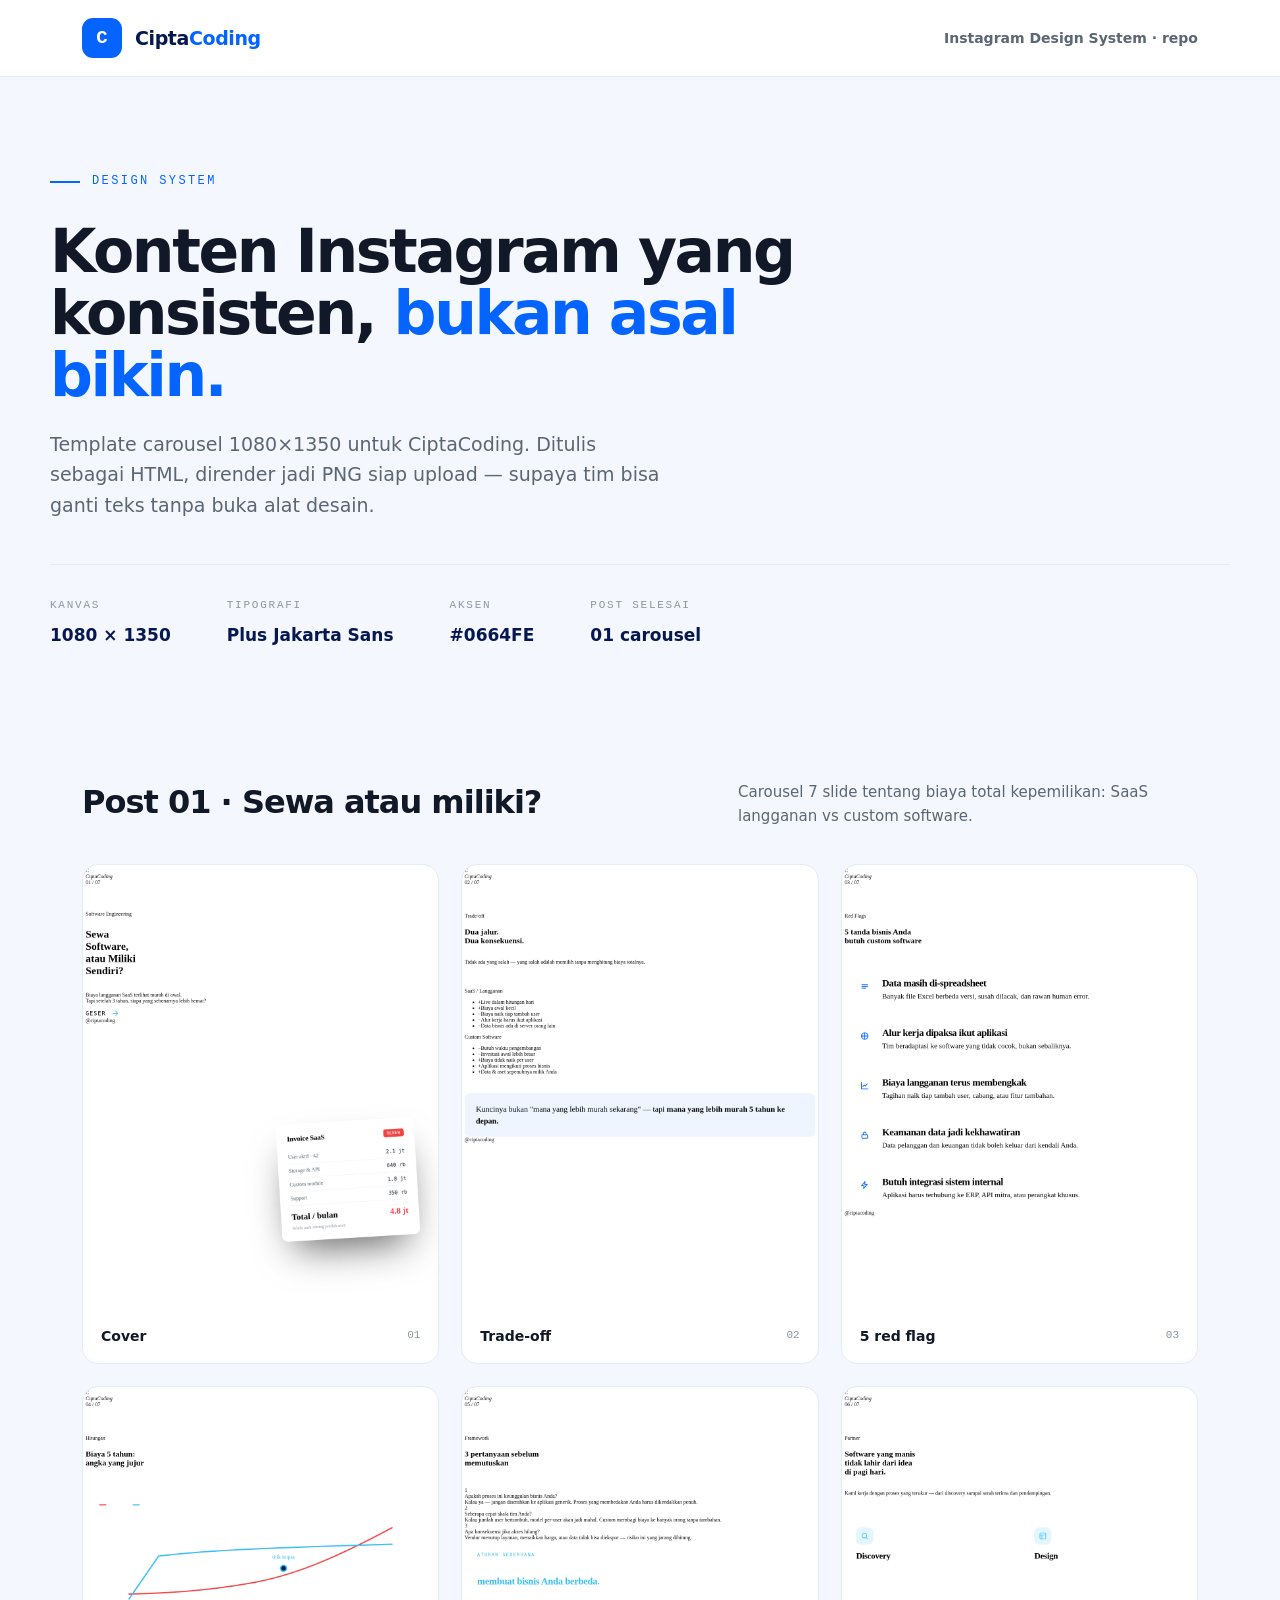
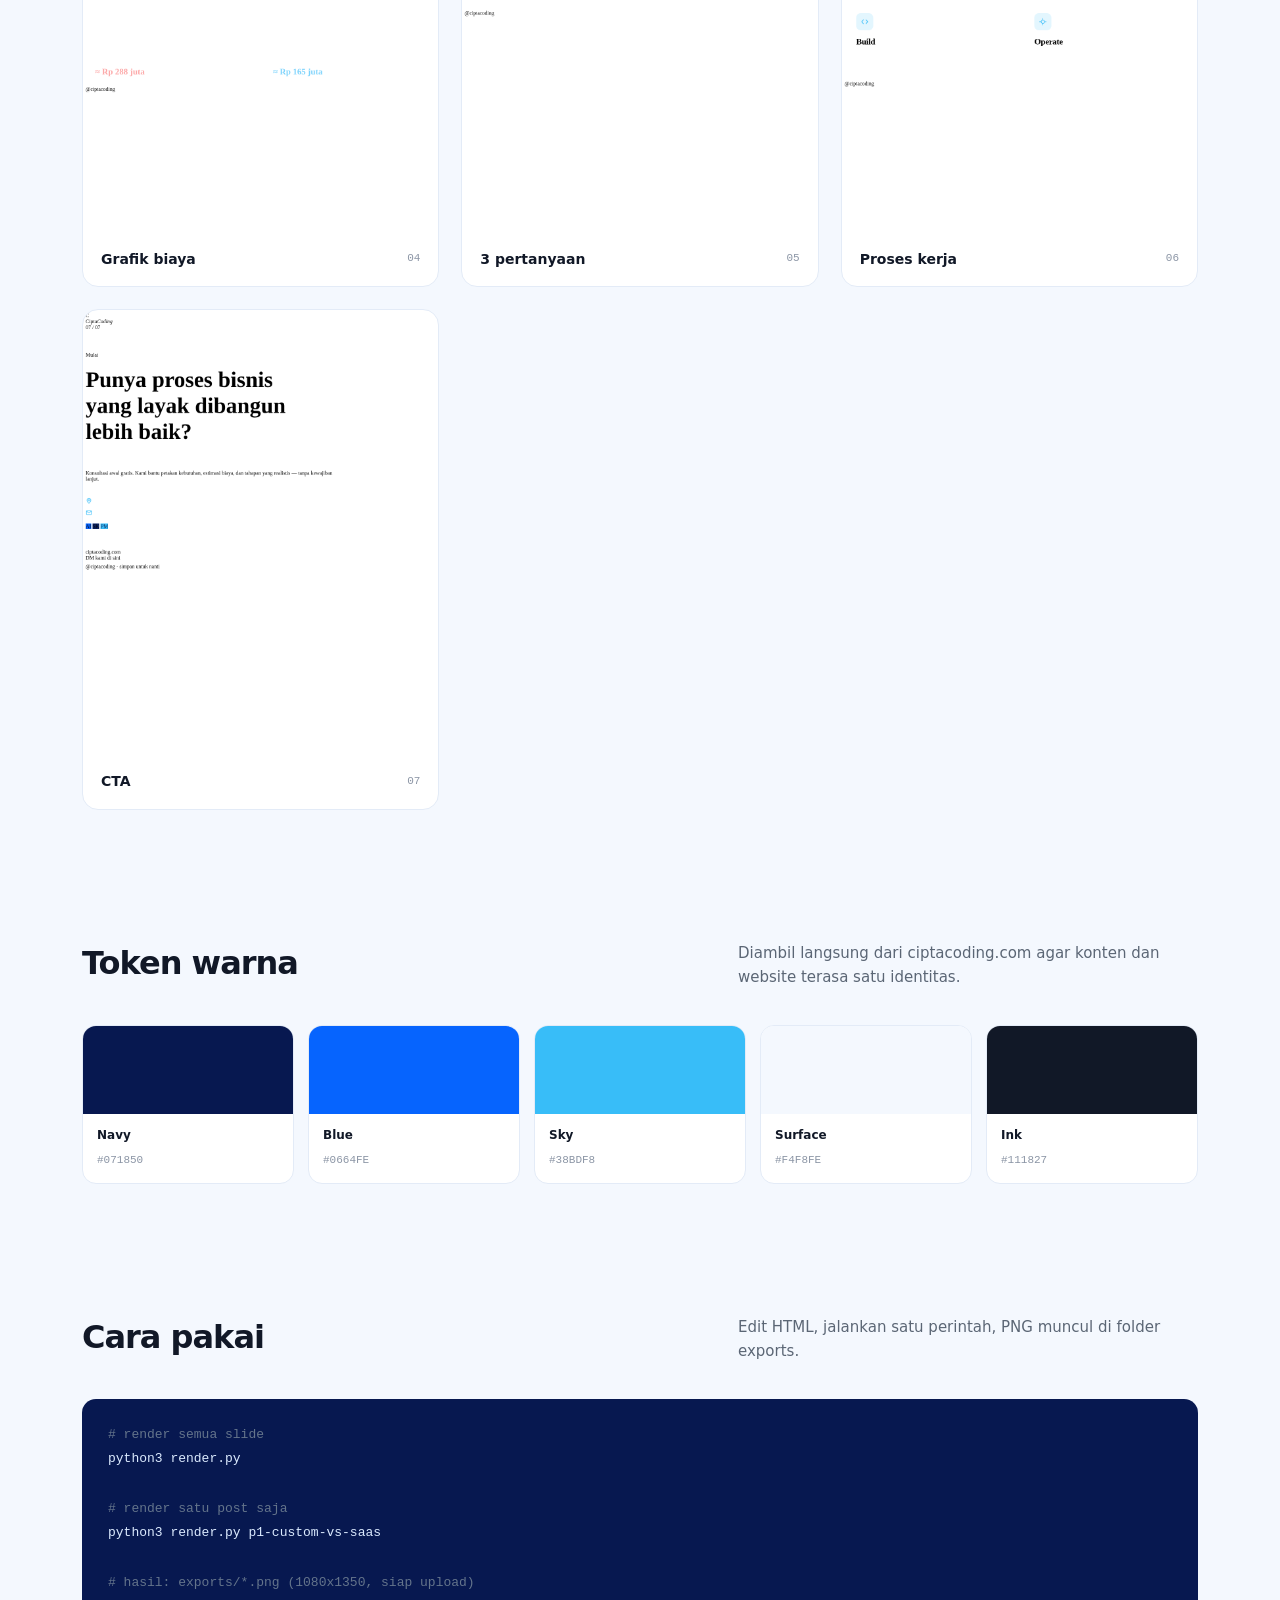
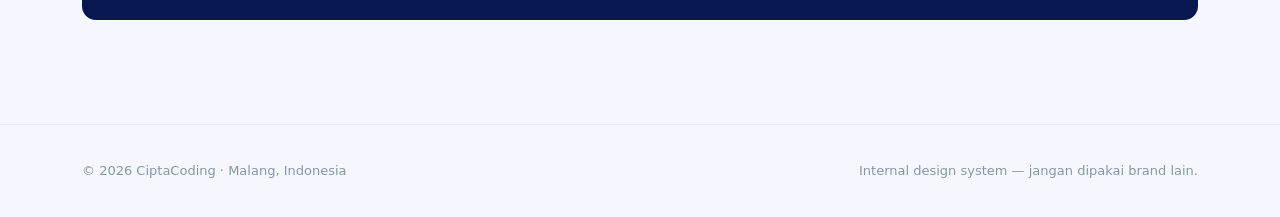
==== index.html @ 98c875ae "feat: CiptaCoding Instagram design system - Design tokens dari ciptacoding.com (navy #071850, blue #" ====
<!DOCTYPE html>
<html lang="id">
<head>
<meta charset="utf-8">
<meta name="viewport" content="width=device-width, initial-scale=1">
<title>CiptaCoding · Instagram Design System</title>
<style>
  :root { --navy:#071850; --blue:#0664fe; --sky:#38bdf8; --line:#e3ebf7; --ink:#111827; --dim:#5b6675; }
  * { box-sizing: border-box; margin: 0; padding: 0; }
  body {
    font-family: 'Plus Jakarta Sans', -apple-system, system-ui, sans-serif;
    background: #f4f8fe; color: var(--ink); line-height: 1.6;
    -webkit-font-smoothing: antialiased;
  }
  .wrap { max-width: 1180px; margin: 0 auto; padding: 0 32px; }
  header { border-bottom: 1px solid var(--line); background: #fff; }
  .nav { display: flex; justify-content: space-between; align-items: center; height: 76px; }
  .logo { display: flex; align-items: center; gap: 13px; text-decoration: none; color: var(--navy); }
  .logo .g {
    width: 40px; height: 40px; border-radius: 11px; background: var(--blue);
    color: #fff; display: grid; place-items: center; font-weight: 700; font-size: 19px;
    font-family: 'JetBrains Mono', monospace;
  }
  .logo b { font-size: 19px; letter-spacing: -.4px; font-weight: 800; }
  .logo b em { font-style: normal; color: var(--blue); }
  .nav a.gh { font-size: 14px; font-weight: 600; color: var(--dim); text-decoration: none; }
  .nav a.gh:hover { color: var(--blue); }

  .hero { padding: 88px 0 64px; }
  .eyebrow {
    display: inline-flex; align-items: center; gap: 12px;
    font-family: 'JetBrains Mono', monospace; font-size: 12px; letter-spacing: .2em;
    text-transform: uppercase; color: var(--blue); margin-bottom: 28px;
  }
  .eyebrow::before { content: ''; width: 30px; height: 2px; background: currentColor; }
  h1 { font-size: 60px; font-weight: 800; letter-spacing: -2.4px; line-height: 1.04; max-width: 820px; }
  h1 span { color: var(--blue); }
  .hero p { margin-top: 22px; font-size: 19px; color: var(--dim); max-width: 620px; }

  .meta-row { display: flex; gap: 56px; margin-top: 44px; padding-top: 32px; border-top: 1px solid var(--line); flex-wrap: wrap; }
  .meta-row div span { display: block; font-family: 'JetBrains Mono', monospace; font-size: 11px; letter-spacing: .16em; text-transform: uppercase; color: #8b95a5; margin-bottom: 7px; }
  .meta-row div b { font-size: 17px; font-weight: 700; color: var(--navy); }

  section { padding: 64px 0; }
  .sec-head { display: flex; justify-content: space-between; align-items: flex-end; margin-bottom: 36px; gap: 24px; flex-wrap: wrap; }
  h2 { font-size: 32px; font-weight: 800; letter-spacing: -1px; }
  .sec-head p { font-size: 15px; color: var(--dim); max-width: 460px; }

  .grid { display: grid; grid-template-columns: repeat(3, 1fr); gap: 22px; }
  .card {
    background: #fff; border: 1px solid var(--line); border-radius: 16px; overflow: hidden;
    transition: transform .18s ease, box-shadow .18s ease;
  }
  .card:hover { transform: translateY(-4px); box-shadow: 0 40px 80px -40px rgba(7,24,80,.28); }
  .card img { width: 100%; display: block; aspect-ratio: 4/5; object-fit: cover; }
  .card .cap { padding: 16px 18px; display: flex; justify-content: space-between; align-items: center; gap: 10px; }
  .card .cap b { font-size: 14px; font-weight: 700; }
  .card .cap span { font-family: 'JetBrains Mono', monospace; font-size: 11px; color: #8b95a5; }
  .card .cap a { font-size: 12px; font-weight: 600; color: var(--blue); text-decoration: none; }

  .tokens { display: grid; grid-template-columns: repeat(5, 1fr); gap: 14px; }
  .tok { border-radius: 14px; overflow: hidden; border: 1px solid var(--line); background: #fff; }
  .tok .sw { height: 88px; }
  .tok .tx { padding: 12px 14px; }
  .tok .tx b { display: block; font-size: 12px; font-weight: 700; }
  .tok .tx span { font-family: 'JetBrains Mono', monospace; font-size: 11px; color: #8b95a5; }

  pre {
    background: var(--navy); color: #dbeafe; border-radius: 14px; padding: 24px 26px;
    font-family: 'JetBrains Mono', monospace; font-size: 13px; line-height: 1.9; overflow-x: auto;
  }
  pre .c { color: #64748b; }
  pre .k { color: var(--sky); }

  footer { border-top: 1px solid var(--line); padding: 36px 0; margin-top: 40px; }
  footer .wrap { display: flex; justify-content: space-between; font-size: 13px; color: #8b95a5; flex-wrap: wrap; gap: 12px; }

  @media (max-width: 900px) {
    h1 { font-size: 40px; }
    .grid { grid-template-columns: 1fr 1fr; }
    .tokens { grid-template-columns: repeat(2, 1fr); }
  }
  @media (max-width: 600px) { .grid { grid-template-columns: 1fr; } }
</style>
</head>
<body>

<header>
  <div class="wrap nav">
    <a class="logo" href="#"><span class="g">C</span><b>Cipta<em>Coding</em></b></a>
    <a class="gh" href="https://github.com/ReinaldyDwiAllailKusnadi">Instagram Design System · repo</a>
  </div>
</header>

<div class="wrap hero">
  <div class="eyebrow">Design System</div>
  <h1>Konten Instagram yang konsisten, <span>bukan asal bikin.</span></h1>
  <p>Template carousel 1080×1350 untuk CiptaCoding. Ditulis sebagai HTML, dirender jadi PNG siap upload — supaya tim bisa ganti teks tanpa buka alat desain.</p>

  <div class="meta-row">
    <div><span>Kanvas</span><b>1080 × 1350</b></div>
    <div><span>Tipografi</span><b>Plus Jakarta Sans</b></div>
    <div><span>Aksen</span><b>#0664FE</b></div>
    <div><span>Post selesai</span><b>01 carousel</b></div>
  </div>
</div>

<section>
  <div class="wrap">
    <div class="sec-head">
      <h2>Post 01 · Sewa atau miliki?</h2>
      <p>Carousel 7 slide tentang biaya total kepemilikan: SaaS langganan vs custom software.</p>
    </div>
    <div class="grid">
      <div class="card"><img src="exports/p1-custom-vs-saas_01.png" alt="Slide 1"><div class="cap"><b>Cover</b><span>01</span></div></div>
      <div class="card"><img src="exports/p1-custom-vs-saas_02.png" alt="Slide 2"><div class="cap"><b>Trade-off</b><span>02</span></div></div>
      <div class="card"><img src="exports/p1-custom-vs-saas_03.png" alt="Slide 3"><div class="cap"><b>5 red flag</b><span>03</span></div></div>
      <div class="card"><img src="exports/p1-custom-vs-saas_04.png" alt="Slide 4"><div class="cap"><b>Grafik biaya</b><span>04</span></div></div>
      <div class="card"><img src="exports/p1-custom-vs-saas_05.png" alt="Slide 5"><div class="cap"><b>3 pertanyaan</b><span>05</span></div></div>
      <div class="card"><img src="exports/p1-custom-vs-saas_06.png" alt="Slide 6"><div class="cap"><b>Proses kerja</b><span>06</span></div></div>
      <div class="card"><img src="exports/p1-custom-vs-saas_07.png" alt="Slide 7"><div class="cap"><b>CTA</b><span>07</span></div></div>
    </div>
  </div>
</section>

<section>
  <div class="wrap">
    <div class="sec-head">
      <h2>Token warna</h2>
      <p>Diambil langsung dari ciptacoding.com agar konten dan website terasa satu identitas.</p>
    </div>
    <div class="tokens">
      <div class="tok"><div class="sw" style="background:#071850"></div><div class="tx"><b>Navy</b><span>#071850</span></div></div>
      <div class="tok"><div class="sw" style="background:#0664fe"></div><div class="tx"><b>Blue</b><span>#0664FE</span></div></div>
      <div class="tok"><div class="sw" style="background:#38bdf8"></div><div class="tx"><b>Sky</b><span>#38BDF8</span></div></div>
      <div class="tok"><div class="sw" style="background:#f4f8fe"></div><div class="tx"><b>Surface</b><span>#F4F8FE</span></div></div>
      <div class="tok"><div class="sw" style="background:#111827"></div><div class="tx"><b>Ink</b><span>#111827</span></div></div>
    </div>
  </div>
</section>

<section>
  <div class="wrap">
    <div class="sec-head">
      <h2>Cara pakai</h2>
      <p>Edit HTML, jalankan satu perintah, PNG muncul di folder exports.</p>
    </div>
<pre><span class="c"># render semua slide</span>
python3 render.py

<span class="c"># render satu post saja</span>
python3 render.py p1-custom-vs-saas

<span class="c"># hasil: exports/*.png (1080x1350, siap upload)</span></pre>
  </div>
</section>

<footer>
  <div class="wrap">
    <span>© 2026 CiptaCoding · Malang, Indonesia</span>
    <span>Internal design system — jangan dipakai brand lain.</span>
  </div>
</footer>

</body>
</html>
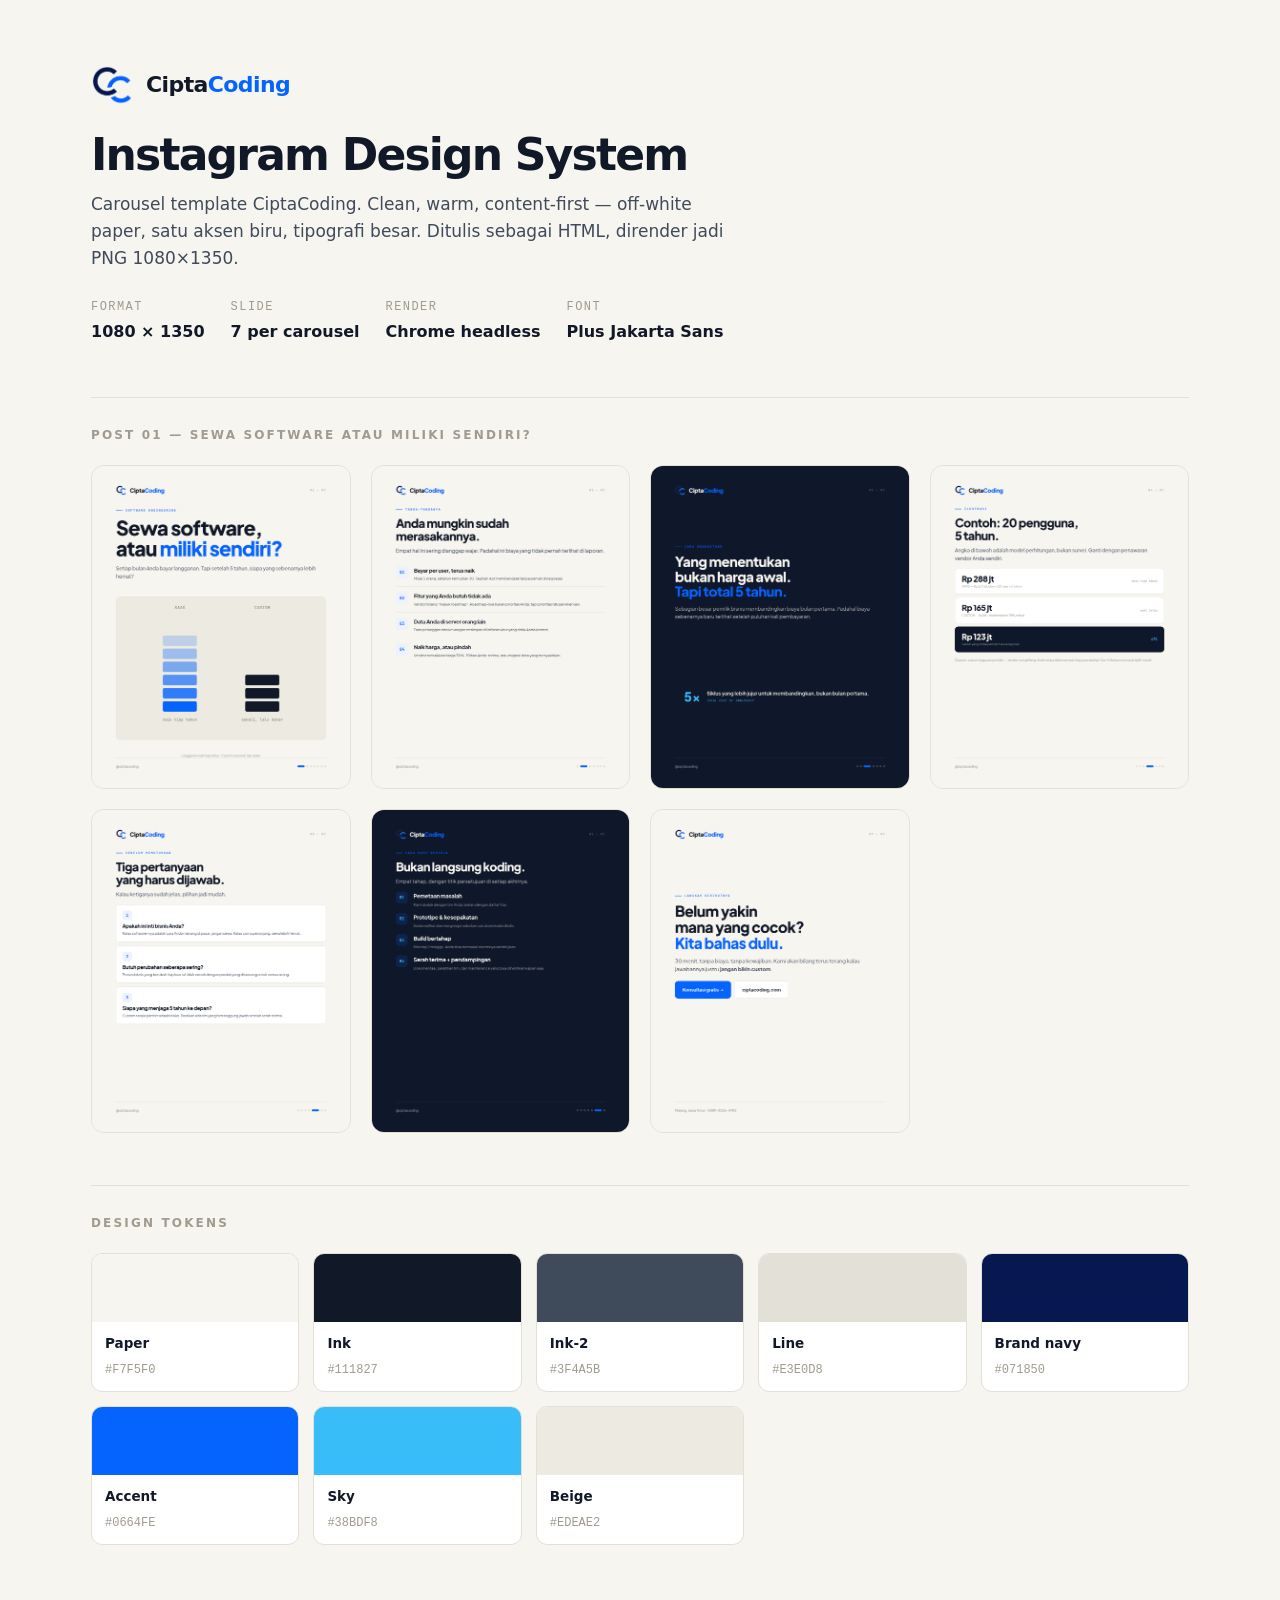
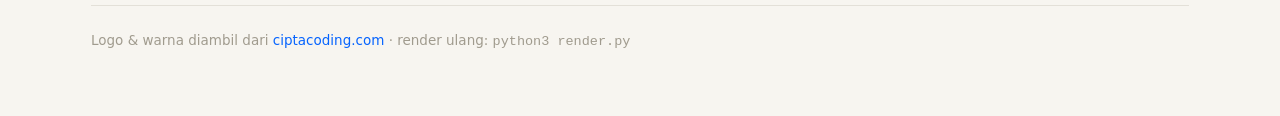
==== commit ba778830: "redesign: warm clean BWA-style + logo asli ciptacoding.com - Arah visual baru: off-white paper #F7F5" ====
--- a/index.html
+++ b/index.html
@@ -1,166 +1,63 @@
 <!DOCTYPE html>
-<html lang="id">
-<head>
-<meta charset="utf-8">
-<meta name="viewport" content="width=device-width, initial-scale=1">
+<html lang="id"><head><meta charset="utf-8">
+<meta name="viewport" content="width=device-width,initial-scale=1">
 <title>CiptaCoding · Instagram Design System</title>
 <style>
-  :root { --navy:#071850; --blue:#0664fe; --sky:#38bdf8; --line:#e3ebf7; --ink:#111827; --dim:#5b6675; }
-  * { box-sizing: border-box; margin: 0; padding: 0; }
-  body {
-    font-family: 'Plus Jakarta Sans', -apple-system, system-ui, sans-serif;
-    background: #f4f8fe; color: var(--ink); line-height: 1.6;
-    -webkit-font-smoothing: antialiased;
-  }
-  .wrap { max-width: 1180px; margin: 0 auto; padding: 0 32px; }
-  header { border-bottom: 1px solid var(--line); background: #fff; }
-  .nav { display: flex; justify-content: space-between; align-items: center; height: 76px; }
-  .logo { display: flex; align-items: center; gap: 13px; text-decoration: none; color: var(--navy); }
-  .logo .g {
-    width: 40px; height: 40px; border-radius: 11px; background: var(--blue);
-    color: #fff; display: grid; place-items: center; font-weight: 700; font-size: 19px;
-    font-family: 'JetBrains Mono', monospace;
-  }
-  .logo b { font-size: 19px; letter-spacing: -.4px; font-weight: 800; }
-  .logo b em { font-style: normal; color: var(--blue); }
-  .nav a.gh { font-size: 14px; font-weight: 600; color: var(--dim); text-decoration: none; }
-  .nav a.gh:hover { color: var(--blue); }
-
-  .hero { padding: 88px 0 64px; }
-  .eyebrow {
-    display: inline-flex; align-items: center; gap: 12px;
-    font-family: 'JetBrains Mono', monospace; font-size: 12px; letter-spacing: .2em;
-    text-transform: uppercase; color: var(--blue); margin-bottom: 28px;
-  }
-  .eyebrow::before { content: ''; width: 30px; height: 2px; background: currentColor; }
-  h1 { font-size: 60px; font-weight: 800; letter-spacing: -2.4px; line-height: 1.04; max-width: 820px; }
-  h1 span { color: var(--blue); }
-  .hero p { margin-top: 22px; font-size: 19px; color: var(--dim); max-width: 620px; }
-
-  .meta-row { display: flex; gap: 56px; margin-top: 44px; padding-top: 32px; border-top: 1px solid var(--line); flex-wrap: wrap; }
-  .meta-row div span { display: block; font-family: 'JetBrains Mono', monospace; font-size: 11px; letter-spacing: .16em; text-transform: uppercase; color: #8b95a5; margin-bottom: 7px; }
-  .meta-row div b { font-size: 17px; font-weight: 700; color: var(--navy); }
-
-  section { padding: 64px 0; }
-  .sec-head { display: flex; justify-content: space-between; align-items: flex-end; margin-bottom: 36px; gap: 24px; flex-wrap: wrap; }
-  h2 { font-size: 32px; font-weight: 800; letter-spacing: -1px; }
-  .sec-head p { font-size: 15px; color: var(--dim); max-width: 460px; }
-
-  .grid { display: grid; grid-template-columns: repeat(3, 1fr); gap: 22px; }
-  .card {
-    background: #fff; border: 1px solid var(--line); border-radius: 16px; overflow: hidden;
-    transition: transform .18s ease, box-shadow .18s ease;
-  }
-  .card:hover { transform: translateY(-4px); box-shadow: 0 40px 80px -40px rgba(7,24,80,.28); }
-  .card img { width: 100%; display: block; aspect-ratio: 4/5; object-fit: cover; }
-  .card .cap { padding: 16px 18px; display: flex; justify-content: space-between; align-items: center; gap: 10px; }
-  .card .cap b { font-size: 14px; font-weight: 700; }
-  .card .cap span { font-family: 'JetBrains Mono', monospace; font-size: 11px; color: #8b95a5; }
-  .card .cap a { font-size: 12px; font-weight: 600; color: var(--blue); text-decoration: none; }
-
-  .tokens { display: grid; grid-template-columns: repeat(5, 1fr); gap: 14px; }
-  .tok { border-radius: 14px; overflow: hidden; border: 1px solid var(--line); background: #fff; }
-  .tok .sw { height: 88px; }
-  .tok .tx { padding: 12px 14px; }
-  .tok .tx b { display: block; font-size: 12px; font-weight: 700; }
-  .tok .tx span { font-family: 'JetBrains Mono', monospace; font-size: 11px; color: #8b95a5; }
-
-  pre {
-    background: var(--navy); color: #dbeafe; border-radius: 14px; padding: 24px 26px;
-    font-family: 'JetBrains Mono', monospace; font-size: 13px; line-height: 1.9; overflow-x: auto;
-  }
-  pre .c { color: #64748b; }
-  pre .k { color: var(--sky); }
-
-  footer { border-top: 1px solid var(--line); padding: 36px 0; margin-top: 40px; }
-  footer .wrap { display: flex; justify-content: space-between; font-size: 13px; color: #8b95a5; flex-wrap: wrap; gap: 12px; }
-
-  @media (max-width: 900px) {
-    h1 { font-size: 40px; }
-    .grid { grid-template-columns: 1fr 1fr; }
-    .tokens { grid-template-columns: repeat(2, 1fr); }
-  }
-  @media (max-width: 600px) { .grid { grid-template-columns: 1fr; } }
-</style>
-</head>
-<body>
-
-<header>
-  <div class="wrap nav">
-    <a class="logo" href="#"><span class="g">C</span><b>Cipta<em>Coding</em></b></a>
-    <a class="gh" href="https://github.com/ReinaldyDwiAllailKusnadi">Instagram Design System · repo</a>
-  </div>
-</header>
-
-<div class="wrap hero">
-  <div class="eyebrow">Design System</div>
-  <h1>Konten Instagram yang konsisten, <span>bukan asal bikin.</span></h1>
-  <p>Template carousel 1080×1350 untuk CiptaCoding. Ditulis sebagai HTML, dirender jadi PNG siap upload — supaya tim bisa ganti teks tanpa buka alat desain.</p>
-
-  <div class="meta-row">
-    <div><span>Kanvas</span><b>1080 × 1350</b></div>
-    <div><span>Tipografi</span><b>Plus Jakarta Sans</b></div>
-    <div><span>Aksen</span><b>#0664FE</b></div>
-    <div><span>Post selesai</span><b>01 carousel</b></div>
-  </div>
+*{margin:0;padding:0;box-sizing:border-box}
+body{background:#F7F5F0;color:#111827;font-family:-apple-system,BlinkMacSystemFont,'Segoe UI',system-ui,sans-serif;line-height:1.6}
+.wrap{max-width:1150px;margin:0 auto;padding:64px 26px}
+.brand{display:flex;align-items:center;gap:13px;margin-bottom:26px}
+.brand img{width:42px;height:42px;object-fit:contain}
+.brand span{font-size:22px;font-weight:800;letter-spacing:-.6px}
+.brand em{font-style:normal;color:#0664FE}
+h1{font-size:44px;font-weight:800;letter-spacing:-1.8px;line-height:1.06;margin-bottom:12px}
+.sub{font-size:17px;color:#3F4A5B;max-width:640px}
+.meta{display:flex;gap:26px;margin-top:26px;flex-wrap:wrap}
+.meta div{font-family:ui-monospace,monospace;font-size:12px;letter-spacing:.12em;text-transform:uppercase;color:#A09B8E}
+.meta b{display:block;font-family:-apple-system,system-ui,sans-serif;font-size:16px;letter-spacing:0;text-transform:none;color:#111827;font-weight:700;margin-top:2px}
+h2{font-size:12px;font-weight:600;letter-spacing:.18em;text-transform:uppercase;color:#A09B8E;margin:52px 0 20px;padding-top:28px;border-top:1px solid #E3E0D8}
+.grid{display:grid;grid-template-columns:repeat(auto-fill,minmax(235px,1fr));gap:20px}
+.grid a{display:block;border-radius:13px;overflow:hidden;border:1px solid #E3E0D8;transition:transform .18s,box-shadow .18s;background:#fff}
+.grid a:hover{transform:translateY(-4px);box-shadow:0 16px 34px -16px rgba(7,24,80,.3)}
+.grid img{width:100%;display:block}
+.tokens{display:grid;grid-template-columns:repeat(auto-fill,minmax(180px,1fr));gap:14px}
+.tok{border:1px solid #E3E0D8;border-radius:11px;overflow:hidden;background:#fff}
+.tok .sw{height:68px}
+.tok .lb{padding:11px 13px}
+.tok .lb b{display:block;font-size:13.5px;font-weight:700}
+.tok .lb code{font-family:ui-monospace,monospace;font-size:12px;color:#A09B8E}
+footer{margin-top:60px;padding-top:24px;border-top:1px solid #E3E0D8;font-size:13.5px;color:#A09B8E}
+footer a{color:#0664FE;text-decoration:none}
+</style></head><body><div class="wrap">
+<div class="brand"><img src="src/assets/logo.png" alt=""><span>Cipta<em>Coding</em></span></div>
+<h1>Instagram Design System</h1>
+<p class="sub">Carousel template CiptaCoding. Clean, warm, content-first — off-white paper, satu aksen biru, tipografi besar. Ditulis sebagai HTML, dirender jadi PNG 1080×1350.</p>
+<div class="meta">
+<div>Format<b>1080 × 1350</b></div>
+<div>Slide<b>7 per carousel</b></div>
+<div>Render<b>Chrome headless</b></div>
+<div>Font<b>Plus Jakarta Sans</b></div>
 </div>
-
-<section>
-  <div class="wrap">
-    <div class="sec-head">
-      <h2>Post 01 · Sewa atau miliki?</h2>
-      <p>Carousel 7 slide tentang biaya total kepemilikan: SaaS langganan vs custom software.</p>
-    </div>
-    <div class="grid">
-      <div class="card"><img src="exports/p1-custom-vs-saas_01.png" alt="Slide 1"><div class="cap"><b>Cover</b><span>01</span></div></div>
-      <div class="card"><img src="exports/p1-custom-vs-saas_02.png" alt="Slide 2"><div class="cap"><b>Trade-off</b><span>02</span></div></div>
-      <div class="card"><img src="exports/p1-custom-vs-saas_03.png" alt="Slide 3"><div class="cap"><b>5 red flag</b><span>03</span></div></div>
-      <div class="card"><img src="exports/p1-custom-vs-saas_04.png" alt="Slide 4"><div class="cap"><b>Grafik biaya</b><span>04</span></div></div>
-      <div class="card"><img src="exports/p1-custom-vs-saas_05.png" alt="Slide 5"><div class="cap"><b>3 pertanyaan</b><span>05</span></div></div>
-      <div class="card"><img src="exports/p1-custom-vs-saas_06.png" alt="Slide 6"><div class="cap"><b>Proses kerja</b><span>06</span></div></div>
-      <div class="card"><img src="exports/p1-custom-vs-saas_07.png" alt="Slide 7"><div class="cap"><b>CTA</b><span>07</span></div></div>
-    </div>
-  </div>
-</section>
-
-<section>
-  <div class="wrap">
-    <div class="sec-head">
-      <h2>Token warna</h2>
-      <p>Diambil langsung dari ciptacoding.com agar konten dan website terasa satu identitas.</p>
-    </div>
-    <div class="tokens">
-      <div class="tok"><div class="sw" style="background:#071850"></div><div class="tx"><b>Navy</b><span>#071850</span></div></div>
-      <div class="tok"><div class="sw" style="background:#0664fe"></div><div class="tx"><b>Blue</b><span>#0664FE</span></div></div>
-      <div class="tok"><div class="sw" style="background:#38bdf8"></div><div class="tx"><b>Sky</b><span>#38BDF8</span></div></div>
-      <div class="tok"><div class="sw" style="background:#f4f8fe"></div><div class="tx"><b>Surface</b><span>#F4F8FE</span></div></div>
-      <div class="tok"><div class="sw" style="background:#111827"></div><div class="tx"><b>Ink</b><span>#111827</span></div></div>
-    </div>
-  </div>
-</section>
-
-<section>
-  <div class="wrap">
-    <div class="sec-head">
-      <h2>Cara pakai</h2>
-      <p>Edit HTML, jalankan satu perintah, PNG muncul di folder exports.</p>
-    </div>
-<pre><span class="c"># render semua slide</span>
-python3 render.py
-
-<span class="c"># render satu post saja</span>
-python3 render.py p1-custom-vs-saas
-
-<span class="c"># hasil: exports/*.png (1080x1350, siap upload)</span></pre>
-  </div>
-</section>
-
-<footer>
-  <div class="wrap">
-    <span>© 2026 CiptaCoding · Malang, Indonesia</span>
-    <span>Internal design system — jangan dipakai brand lain.</span>
-  </div>
-</footer>
-
-</body>
-</html>
+<h2>Post 01 — Sewa software atau miliki sendiri?</h2>
+<div class="grid">
+<a href="exports/p1_01.png"><img src="exports/p1_01.png" alt="Slide 1"></a>
+<a href="exports/p1_02.png"><img src="exports/p1_02.png" alt="Slide 2"></a>
+<a href="exports/p1_03.png"><img src="exports/p1_03.png" alt="Slide 3"></a>
+<a href="exports/p1_04.png"><img src="exports/p1_04.png" alt="Slide 4"></a>
+<a href="exports/p1_05.png"><img src="exports/p1_05.png" alt="Slide 5"></a>
+<a href="exports/p1_06.png"><img src="exports/p1_06.png" alt="Slide 6"></a>
+<a href="exports/p1_07.png"><img src="exports/p1_07.png" alt="Slide 7"></a>
+</div>
+<h2>Design tokens</h2>
+<div class="tokens">
+<div class="tok"><div class="sw" style="background:#F7F5F0"></div><div class="lb"><b>Paper</b><code>#F7F5F0</code></div></div>
+<div class="tok"><div class="sw" style="background:#111827"></div><div class="lb"><b>Ink</b><code>#111827</code></div></div>
+<div class="tok"><div class="sw" style="background:#3F4A5B"></div><div class="lb"><b>Ink-2</b><code>#3F4A5B</code></div></div>
+<div class="tok"><div class="sw" style="background:#E3E0D8"></div><div class="lb"><b>Line</b><code>#E3E0D8</code></div></div>
+<div class="tok"><div class="sw" style="background:#071850"></div><div class="lb"><b>Brand navy</b><code>#071850</code></div></div>
+<div class="tok"><div class="sw" style="background:#0664FE"></div><div class="lb"><b>Accent</b><code>#0664FE</code></div></div>
+<div class="tok"><div class="sw" style="background:#38BDF8"></div><div class="lb"><b>Sky</b><code>#38BDF8</code></div></div>
+<div class="tok"><div class="sw" style="background:#EDEAE2"></div><div class="lb"><b>Beige</b><code>#EDEAE2</code></div></div>
+</div>
+<footer>Logo &amp; warna diambil dari <a href="https://ciptacoding.com">ciptacoding.com</a> · render ulang: <code>python3 render.py</code></footer>
+</div></body></html>
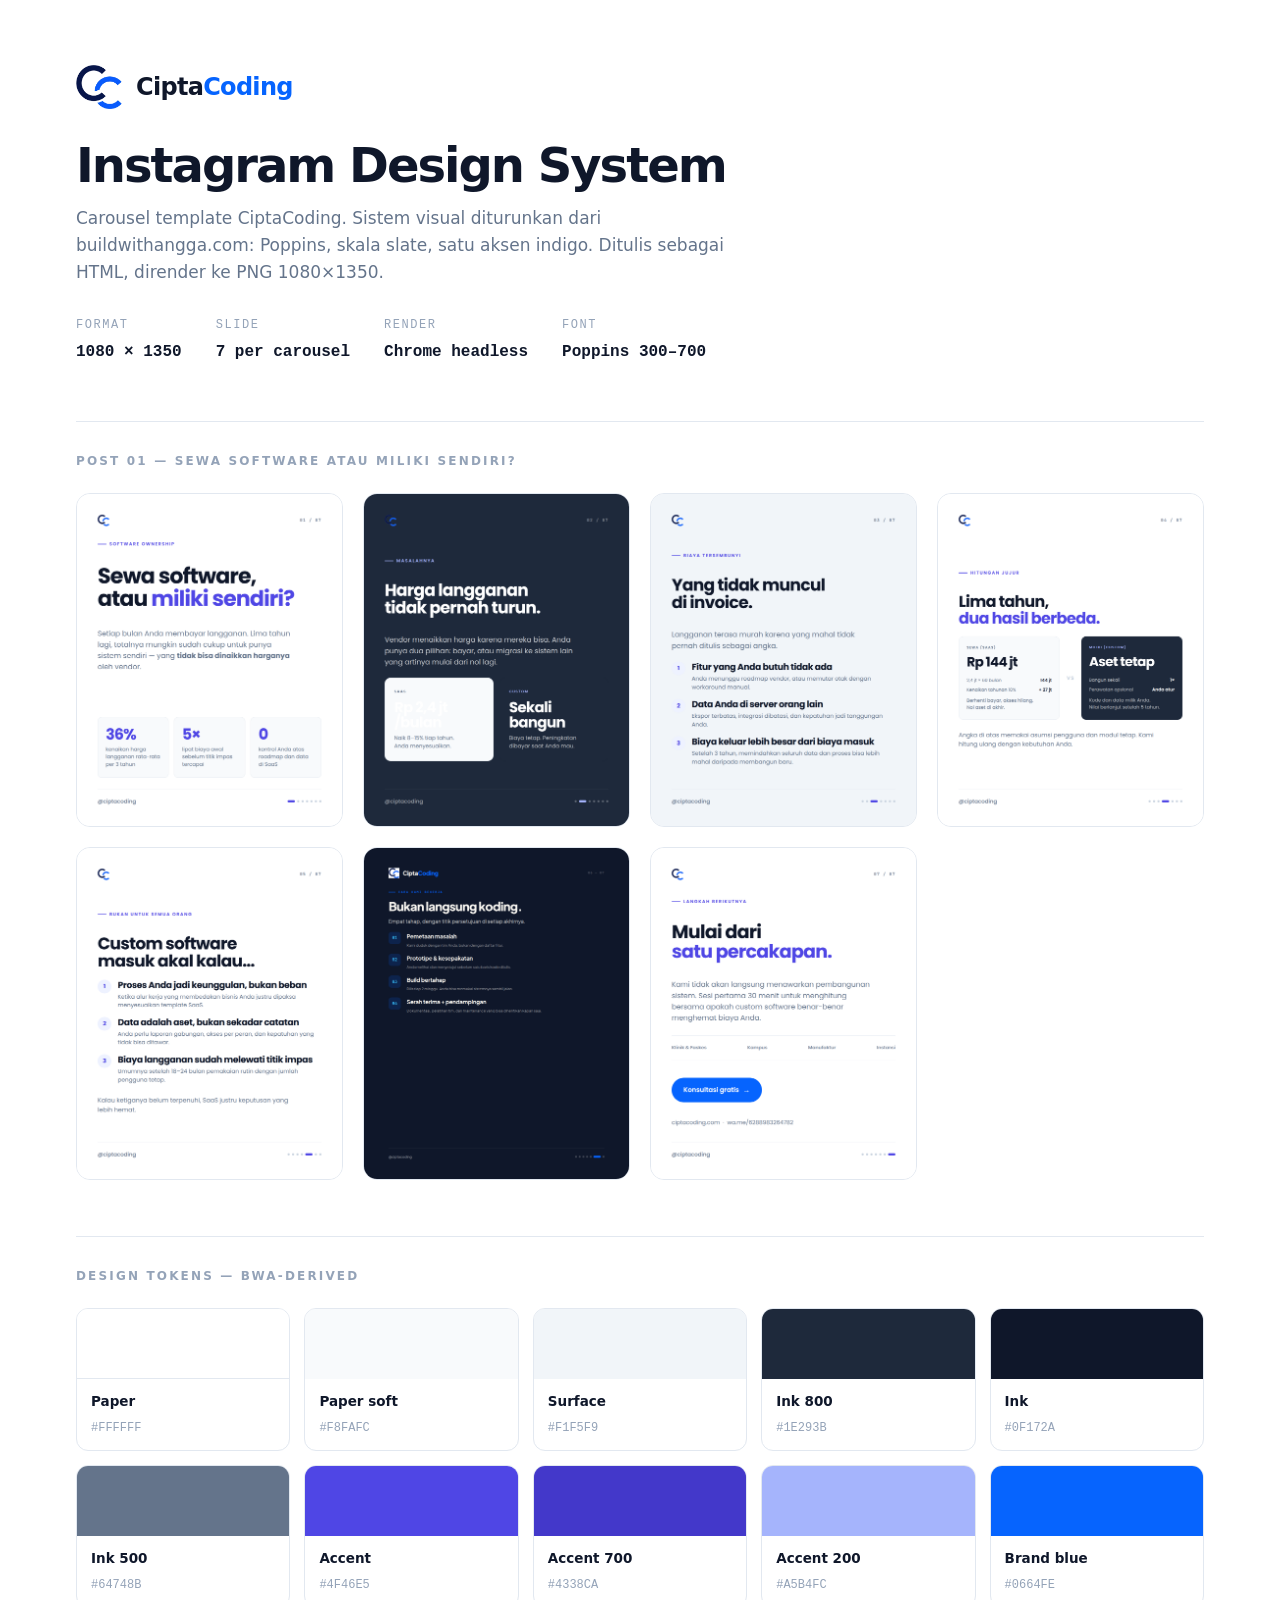
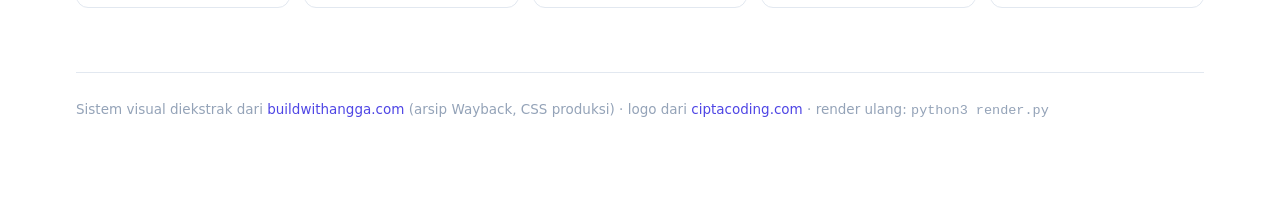
==== commit c612e03a: "redesign: adopt buildwithangga design system (Poppins, slate+indigo, new composition)" ====
--- a/index.html
+++ b/index.html
@@ -1,63 +1,104 @@
 <!DOCTYPE html>
-<html lang="id"><head><meta charset="utf-8">
+<html lang="id">
+<head>
+<meta charset="utf-8">
 <meta name="viewport" content="width=device-width,initial-scale=1">
 <title>CiptaCoding · Instagram Design System</title>
 <style>
-*{margin:0;padding:0;box-sizing:border-box}
-body{background:#F7F5F0;color:#111827;font-family:-apple-system,BlinkMacSystemFont,'Segoe UI',system-ui,sans-serif;line-height:1.6}
-.wrap{max-width:1150px;margin:0 auto;padding:64px 26px}
-.brand{display:flex;align-items:center;gap:13px;margin-bottom:26px}
-.brand img{width:42px;height:42px;object-fit:contain}
-.brand span{font-size:22px;font-weight:800;letter-spacing:-.6px}
-.brand em{font-style:normal;color:#0664FE}
-h1{font-size:44px;font-weight:800;letter-spacing:-1.8px;line-height:1.06;margin-bottom:12px}
-.sub{font-size:17px;color:#3F4A5B;max-width:640px}
-.meta{display:flex;gap:26px;margin-top:26px;flex-wrap:wrap}
-.meta div{font-family:ui-monospace,monospace;font-size:12px;letter-spacing:.12em;text-transform:uppercase;color:#A09B8E}
-.meta b{display:block;font-family:-apple-system,system-ui,sans-serif;font-size:16px;letter-spacing:0;text-transform:none;color:#111827;font-weight:700;margin-top:2px}
-h2{font-size:12px;font-weight:600;letter-spacing:.18em;text-transform:uppercase;color:#A09B8E;margin:52px 0 20px;padding-top:28px;border-top:1px solid #E3E0D8}
-.grid{display:grid;grid-template-columns:repeat(auto-fill,minmax(235px,1fr));gap:20px}
-.grid a{display:block;border-radius:13px;overflow:hidden;border:1px solid #E3E0D8;transition:transform .18s,box-shadow .18s;background:#fff}
-.grid a:hover{transform:translateY(-4px);box-shadow:0 16px 34px -16px rgba(7,24,80,.3)}
-.grid img{width:100%;display:block}
-.tokens{display:grid;grid-template-columns:repeat(auto-fill,minmax(180px,1fr));gap:14px}
-.tok{border:1px solid #E3E0D8;border-radius:11px;overflow:hidden;background:#fff}
-.tok .sw{height:68px}
-.tok .lb{padding:11px 13px}
-.tok .lb b{display:block;font-size:13.5px;font-weight:700}
-.tok .lb code{font-family:ui-monospace,monospace;font-size:12px;color:#A09B8E}
-footer{margin-top:60px;padding-top:24px;border-top:1px solid #E3E0D8;font-size:13.5px;color:#A09B8E}
-footer a{color:#0664FE;text-decoration:none}
-</style></head><body><div class="wrap">
-<div class="brand"><img src="src/assets/logo.png" alt=""><span>Cipta<em>Coding</em></span></div>
-<h1>Instagram Design System</h1>
-<p class="sub">Carousel template CiptaCoding. Clean, warm, content-first — off-white paper, satu aksen biru, tipografi besar. Ditulis sebagai HTML, dirender jadi PNG 1080×1350.</p>
-<div class="meta">
-<div>Format<b>1080 × 1350</b></div>
-<div>Slide<b>7 per carousel</b></div>
-<div>Render<b>Chrome headless</b></div>
-<div>Font<b>Plus Jakarta Sans</b></div>
+* { margin:0; padding:0; box-sizing:border-box; }
+body {
+  background:#FFFFFF; color:#0F172A; line-height:1.6;
+  font-family:"Poppins",-apple-system,BlinkMacSystemFont,"Segoe UI",system-ui,sans-serif;
+}
+.wrap { max-width:1180px; margin:0 auto; padding:64px 26px 90px; }
+
+.brand { display:flex; align-items:center; gap:14px; margin-bottom:30px; }
+.brand img { width:46px; height:46px; object-fit:contain; }
+.brand span { font-size:24px; font-weight:700; letter-spacing:-.7px; }
+.brand em { font-style:normal; color:#0664FE; }
+
+h1 { font-size:48px; font-weight:700; letter-spacing:-2px; line-height:1.06; margin-bottom:14px; }
+.sub { font-size:17px; color:#64748B; max-width:680px; }
+
+.meta { display:flex; gap:34px; margin-top:30px; flex-wrap:wrap; }
+.meta div { font-family:ui-monospace,SFMono-Regular,monospace; font-size:12px; letter-spacing:.13em;
+            text-transform:uppercase; color:#94A3B8; }
+.meta b { display:block; font-family:inherit; font-size:16px; letter-spacing:0;
+          text-transform:none; color:#0F172A; font-weight:600; margin-top:4px; }
+
+h2 { font-size:12px; font-weight:600; letter-spacing:.18em; text-transform:uppercase;
+     color:#94A3B8; margin:56px 0 22px; padding-top:30px; border-top:1px solid #E2E8F0; }
+
+.grid { display:grid; grid-template-columns:repeat(auto-fill,minmax(238px,1fr)); gap:20px; }
+.grid a { display:block; border-radius:14px; overflow:hidden; border:1px solid #E2E8F0;
+          background:#fff; transition:transform .18s ease, box-shadow .18s ease; }
+.grid a:hover { transform:translateY(-4px); box-shadow:0 18px 38px -18px rgba(15,23,42,.35); }
+.grid img { width:100%; display:block; }
+
+.tokens { display:grid; grid-template-columns:repeat(auto-fill,minmax(178px,1fr)); gap:14px; }
+.tok { border:1px solid #E2E8F0; border-radius:12px; overflow:hidden; background:#fff; }
+.tok .sw { height:70px; }
+.tok .lb { padding:12px 14px; }
+.tok .lb b { display:block; font-size:13.5px; font-weight:600; }
+.tok .lb code { font-family:ui-monospace,SFMono-Regular,monospace; font-size:12px; color:#94A3B8; }
+
+footer { margin-top:64px; padding-top:26px; border-top:1px solid #E2E8F0;
+         font-size:13.5px; color:#94A3B8; }
+footer a { color:#4F46E5; text-decoration:none; }
+</style>
+</head>
+<body>
+<div class="wrap">
+
+  <div class="brand">
+    <img src="src/assets/logo-mark.png" alt="CiptaCoding">
+    <span>Cipta<em>Coding</em></span>
+  </div>
+
+  <h1>Instagram Design System</h1>
+  <p class="sub">
+    Carousel template CiptaCoding. Sistem visual diturunkan dari buildwithangga.com:
+    Poppins, skala slate, satu aksen indigo. Ditulis sebagai HTML, dirender ke PNG 1080×1350.
+  </p>
+
+  <div class="meta">
+    <div>Format<b>1080 &times; 1350</b></div>
+    <div>Slide<b>7 per carousel</b></div>
+    <div>Render<b>Chrome headless</b></div>
+    <div>Font<b>Poppins 300&ndash;700</b></div>
+  </div>
+
+  <h2>Post 01 &mdash; Sewa software atau miliki sendiri?</h2>
+  <div class="grid">
+    <a href="exports/p1_01.png"><img src="exports/p1_01.png" alt="Slide 1"></a>
+    <a href="exports/p1_02.png"><img src="exports/p1_02.png" alt="Slide 2"></a>
+    <a href="exports/p1_03.png"><img src="exports/p1_03.png" alt="Slide 3"></a>
+    <a href="exports/p1_04.png"><img src="exports/p1_04.png" alt="Slide 4"></a>
+    <a href="exports/p1_05.png"><img src="exports/p1_05.png" alt="Slide 5"></a>
+    <a href="exports/p1_06.png"><img src="exports/p1_06.png" alt="Slide 6"></a>
+    <a href="exports/p1_07.png"><img src="exports/p1_07.png" alt="Slide 7"></a>
+  </div>
+
+  <h2>Design tokens &mdash; BWA-derived</h2>
+  <div class="tokens">
+    <div class="tok"><div class="sw" style="background:#FFFFFF;border-bottom:1px solid #E2E8F0"></div><div class="lb"><b>Paper</b><code>#FFFFFF</code></div></div>
+    <div class="tok"><div class="sw" style="background:#F8FAFC"></div><div class="lb"><b>Paper soft</b><code>#F8FAFC</code></div></div>
+    <div class="tok"><div class="sw" style="background:#F1F5F9"></div><div class="lb"><b>Surface</b><code>#F1F5F9</code></div></div>
+    <div class="tok"><div class="sw" style="background:#1E293B"></div><div class="lb"><b>Ink 800</b><code>#1E293B</code></div></div>
+    <div class="tok"><div class="sw" style="background:#0F172A"></div><div class="lb"><b>Ink</b><code>#0F172A</code></div></div>
+    <div class="tok"><div class="sw" style="background:#64748B"></div><div class="lb"><b>Ink 500</b><code>#64748B</code></div></div>
+    <div class="tok"><div class="sw" style="background:#4F46E5"></div><div class="lb"><b>Accent</b><code>#4F46E5</code></div></div>
+    <div class="tok"><div class="sw" style="background:#4338CA"></div><div class="lb"><b>Accent 700</b><code>#4338CA</code></div></div>
+    <div class="tok"><div class="sw" style="background:#A5B4FC"></div><div class="lb"><b>Accent 200</b><code>#A5B4FC</code></div></div>
+    <div class="tok"><div class="sw" style="background:#0664FE"></div><div class="lb"><b>Brand blue</b><code>#0664FE</code></div></div>
+  </div>
+
+  <footer>
+    Sistem visual diekstrak dari <a href="https://buildwithangga.com">buildwithangga.com</a>
+    (arsip Wayback, CSS produksi) &middot; logo dari <a href="https://ciptacoding.com">ciptacoding.com</a>
+    &middot; render ulang: <code>python3 render.py</code>
+  </footer>
+
 </div>
-<h2>Post 01 — Sewa software atau miliki sendiri?</h2>
-<div class="grid">
-<a href="exports/p1_01.png"><img src="exports/p1_01.png" alt="Slide 1"></a>
-<a href="exports/p1_02.png"><img src="exports/p1_02.png" alt="Slide 2"></a>
-<a href="exports/p1_03.png"><img src="exports/p1_03.png" alt="Slide 3"></a>
-<a href="exports/p1_04.png"><img src="exports/p1_04.png" alt="Slide 4"></a>
-<a href="exports/p1_05.png"><img src="exports/p1_05.png" alt="Slide 5"></a>
-<a href="exports/p1_06.png"><img src="exports/p1_06.png" alt="Slide 6"></a>
-<a href="exports/p1_07.png"><img src="exports/p1_07.png" alt="Slide 7"></a>
-</div>
-<h2>Design tokens</h2>
-<div class="tokens">
-<div class="tok"><div class="sw" style="background:#F7F5F0"></div><div class="lb"><b>Paper</b><code>#F7F5F0</code></div></div>
-<div class="tok"><div class="sw" style="background:#111827"></div><div class="lb"><b>Ink</b><code>#111827</code></div></div>
-<div class="tok"><div class="sw" style="background:#3F4A5B"></div><div class="lb"><b>Ink-2</b><code>#3F4A5B</code></div></div>
-<div class="tok"><div class="sw" style="background:#E3E0D8"></div><div class="lb"><b>Line</b><code>#E3E0D8</code></div></div>
-<div class="tok"><div class="sw" style="background:#071850"></div><div class="lb"><b>Brand navy</b><code>#071850</code></div></div>
-<div class="tok"><div class="sw" style="background:#0664FE"></div><div class="lb"><b>Accent</b><code>#0664FE</code></div></div>
-<div class="tok"><div class="sw" style="background:#38BDF8"></div><div class="lb"><b>Sky</b><code>#38BDF8</code></div></div>
-<div class="tok"><div class="sw" style="background:#EDEAE2"></div><div class="lb"><b>Beige</b><code>#EDEAE2</code></div></div>
-</div>
-<footer>Logo &amp; warna diambil dari <a href="https://ciptacoding.com">ciptacoding.com</a> · render ulang: <code>python3 render.py</code></footer>
-</div></body></html>+</body>
+</html>
